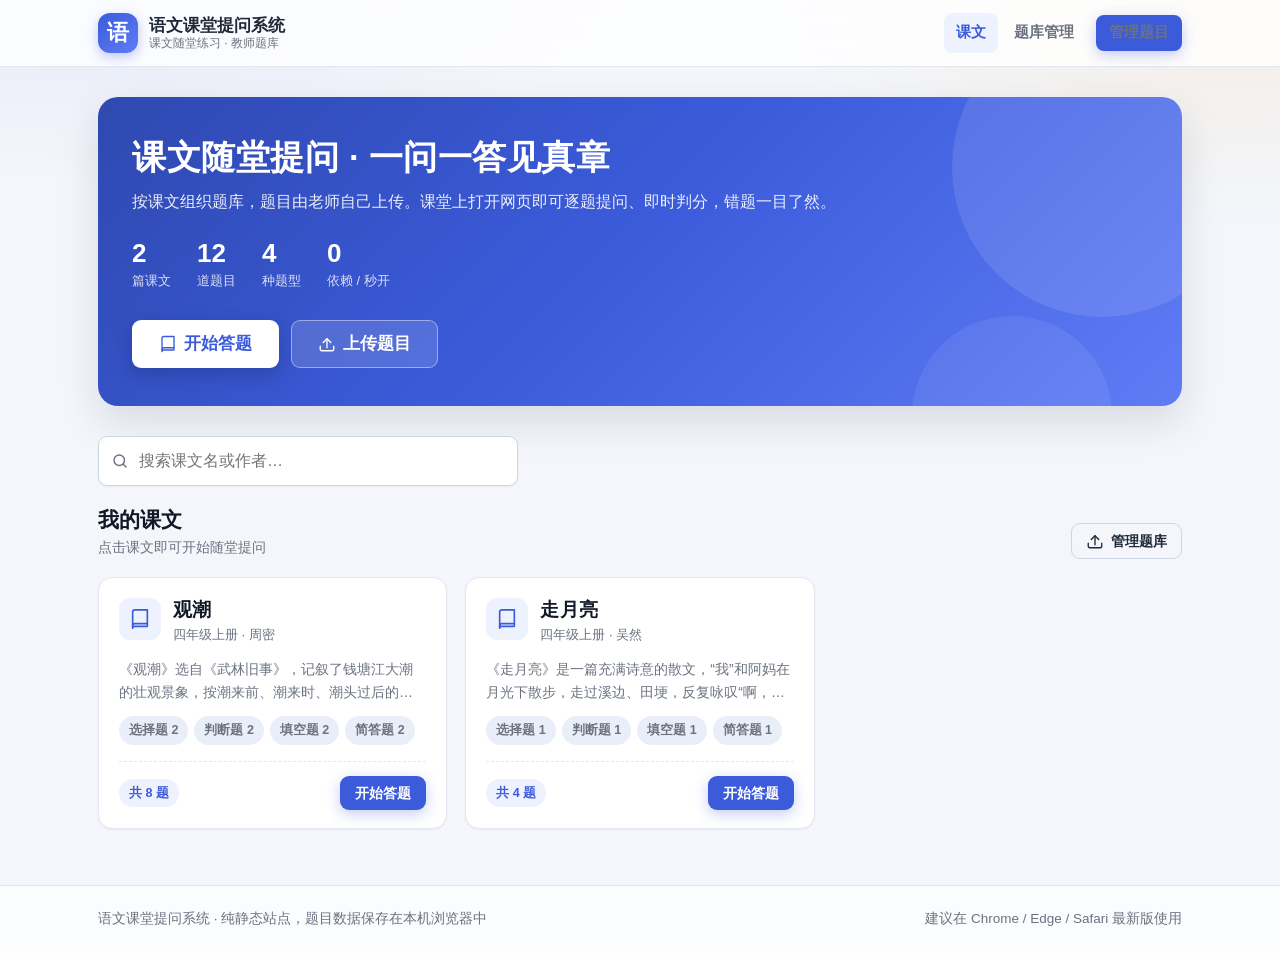
==== index.html @ 981283ff "初版：语文课堂提问系统（题库管理 + 随堂答题） 纯静态网站，零依赖：按课文组织题库，老师上传/在线编辑题目， 课堂上逐题提问、即时判分、错题回顾，数据存浏览器 localStorage。 内置《观潮" ====
<!DOCTYPE html>
<html lang="zh-CN">
<head>
<meta charset="UTF-8">
<meta name="viewport" content="width=device-width, initial-scale=1, viewport-fit=cover">
<meta name="theme-color" content="#3b5bdb">
<title>语文课堂提问系统 · 课文随堂练习</title>
<meta name="description" content="语文课堂提问系统：按课文组织题库，老师上传题目，课堂随时提问、随堂练习，自动判分并统计错题。">
<meta name="robots" content="index,follow">
<meta property="og:type" content="website">
<meta property="og:title" content="语文课堂提问系统 · 课文随堂练习">
<meta property="og:description" content="按课文组织题库，老师上传题目，课堂随时提问、随堂练习。">
<link rel="icon" href="data:image/svg+xml,<svg xmlns='http://www.w3.org/2000/svg' viewBox='0 0 100 100'><rect width='100' height='100' rx='22' fill='%233b5bdb'/><text y='72' x='50' text-anchor='middle' font-size='58' fill='%23fff' font-family='serif'>语</text></svg>">
<link rel="stylesheet" href="assets/css/style.css">
</head>
<body>

<!-- SVG 图标精灵 -->
<svg xmlns="http://www.w3.org/2000/svg" style="display:none" aria-hidden="true">
  <symbol id="i-book" viewBox="0 0 24 24" fill="none" stroke="currentColor" stroke-width="1.8" stroke-linecap="round" stroke-linejoin="round">
    <path d="M4 4.5A2.5 2.5 0 0 1 6.5 2H20v18H6.5A2.5 2.5 0 0 0 4 22z"/><path d="M4 19.5A2.5 2.5 0 0 1 6.5 17H20"/>
  </symbol>
  <symbol id="i-upload" viewBox="0 0 24 24" fill="none" stroke="currentColor" stroke-width="1.8" stroke-linecap="round" stroke-linejoin="round">
    <path d="M21 15v4a2 2 0 0 1-2 2H5a2 2 0 0 1-2-2v-4"/><path d="M7 10l5-5 5 5"/><path d="M12 5v12"/>
  </symbol>
  <symbol id="i-download" viewBox="0 0 24 24" fill="none" stroke="currentColor" stroke-width="1.8" stroke-linecap="round" stroke-linejoin="round">
    <path d="M21 15v4a2 2 0 0 1-2 2H5a2 2 0 0 1-2-2v-4"/><path d="M7 14l5 5 5-5"/><path d="M12 19V7"/>
  </symbol>
  <symbol id="i-check" viewBox="0 0 24 24" fill="none" stroke="currentColor" stroke-width="2.2" stroke-linecap="round" stroke-linejoin="round">
    <path d="M4 12.5l5.5 5.5L20 6.5"/>
  </symbol>
  <symbol id="i-x" viewBox="0 0 24 24" fill="none" stroke="currentColor" stroke-width="2.2" stroke-linecap="round" stroke-linejoin="round">
    <path d="M6 6l12 12M18 6L6 18"/>
  </symbol>
  <symbol id="i-arrow-l" viewBox="0 0 24 24" fill="none" stroke="currentColor" stroke-width="2" stroke-linecap="round" stroke-linejoin="round">
    <path d="M15 19l-7-7 7-7"/>
  </symbol>
  <symbol id="i-arrow-r" viewBox="0 0 24 24" fill="none" stroke="currentColor" stroke-width="2" stroke-linecap="round" stroke-linejoin="round">
    <path d="M9 5l7 7-7 7"/>
  </symbol>
  <symbol id="i-trash" viewBox="0 0 24 24" fill="none" stroke="currentColor" stroke-width="1.8" stroke-linecap="round" stroke-linejoin="round">
    <path d="M4 7h16M10 11v6M14 11v6"/><path d="M6 7l1 13a1 1 0 0 0 1 1h8a1 1 0 0 0 1-1l1-13"/><path d="M9 7V4.5A.5.5 0 0 1 9.5 4h5a.5.5 0 0 1 .5.5V7"/>
  </symbol>
  <symbol id="i-search" viewBox="0 0 24 24" fill="none" stroke="currentColor" stroke-width="1.9" stroke-linecap="round" stroke-linejoin="round">
    <circle cx="11" cy="11" r="7"/><path d="M20 20l-3.6-3.6"/>
  </symbol>
  <symbol id="i-file" viewBox="0 0 24 24" fill="none" stroke="currentColor" stroke-width="1.7" stroke-linecap="round" stroke-linejoin="round">
    <path d="M14 2H7a2 2 0 0 0-2 2v16a2 2 0 0 0 2 2h10a2 2 0 0 0 2-2V7z"/><path d="M14 2v5h5"/>
  </symbol>
</svg>

<a class="skip-link" href="#main">跳到主要内容</a>

<header class="site-header">
  <div class="wrap header-inner">
    <a class="brand" href="#/">
      <span class="brand-mark" aria-hidden="true">语</span>
      <span class="brand-text">
        <strong>语文课堂提问系统</strong>
        <small>课文随堂练习 · 教师题库</small>
      </span>
    </a>
    <nav class="nav" aria-label="主导航">
      <a href="#/" data-nav="home">课文</a>
      <a href="#/manage" data-nav="manage">题库管理</a>
      <a class="btn btn-primary btn-sm" href="#/manage">管理题目</a>
    </nav>
  </div>
</header>

<main id="main" class="wrap" tabindex="-1"></main>

<footer class="site-footer">
  <div class="wrap footer-inner">
    <p>语文课堂提问系统 · 纯静态站点，题目数据保存在本机浏览器中</p>
    <p class="muted">建议在 Chrome / Edge / Safari 最新版使用</p>
  </div>
</footer>

<div id="toast" class="toast" role="status" aria-live="polite"></div>

<script src="assets/js/vendor/xlsx.full.min.js"></script>
<script src="assets/js/data.js"></script>
<script src="assets/js/app.js"></script>
</body>
</html>
---- assets/css/style.css ----
/* ==========================================================================
   语文课堂提问系统 — 样式表
   浅色主题 / 移动优先 / 无外部依赖
   ========================================================================== */

:root {
  /* 颜色 */
  --bg:            #f4f6fb;
  --bg-soft:       #eaeef8;
  --surface:       #ffffff;
  --surface-2:     #f8fafc;
  --text:          #1f2937;
  --text-strong:   #111827;
  --muted:         #6b7280;
  --border:        #e3e8f0;
  --border-strong: #cdd6e4;

  --primary:       #3b5bdb;
  --primary-dark:  #2f49b0;
  --primary-soft:  #eef2ff;
  --accent:        #e8940f;
  --accent-soft:   #fff7e6;

  --success:       #2f9e44;
  --success-soft:  #ebfbee;
  --danger:        #e03131;
  --danger-soft:   #fff5f5;

  /* 尺寸 */
  --radius:        14px;
  --radius-sm:     9px;
  --radius-lg:     20px;
  --shadow-sm:     0 1px 2px rgba(17, 24, 39, .05);
  --shadow:        0 4px 16px rgba(17, 24, 39, .07);
  --shadow-lg:     0 16px 40px rgba(17, 24, 39, .12);
  --wrap:          1120px;

  --font: -apple-system, BlinkMacSystemFont, "PingFang SC", "Hiragino Sans GB",
          "Microsoft YaHei", "Source Han Sans SC", "Noto Sans CJK SC", sans-serif;
}

/* ------------------------------- 基础重置 ------------------------------- */
*, *::before, *::after { box-sizing: border-box; }

html { -webkit-text-size-adjust: 100%; scroll-behavior: smooth; }

body {
  margin: 0;
  min-height: 100dvh;
  display: flex;
  flex-direction: column;
  font-family: var(--font);
  font-size: 16px;
  line-height: 1.65;
  color: var(--text);
  background: var(--bg);
  background-image:
    radial-gradient(900px 420px at 8% -8%,  rgba(59, 91, 219, .10), transparent 62%),
    radial-gradient(760px 380px at 96% 0%, rgba(232, 148, 15, .09), transparent 60%);
  background-repeat: no-repeat;
}

h1, h2, h3, h4 { margin: 0; line-height: 1.3; color: var(--text-strong); font-weight: 700; }
p  { margin: 0; }
ul { margin: 0; padding: 0; list-style: none; }

a { color: var(--primary); text-decoration: none; }
a:hover { color: var(--primary-dark); }

button, input, select, textarea { font: inherit; color: inherit; }
button { cursor: pointer; }
img { max-width: 100%; display: block; }

:focus-visible {
  outline: 3px solid rgba(59, 91, 219, .45);
  outline-offset: 2px;
  border-radius: 4px;
}

.wrap { width: 100%; max-width: var(--wrap); margin-inline: auto; padding-inline: 18px; }
.muted { color: var(--muted); }
.hidden { display: none !important; }

.skip-link {
  position: absolute; left: -9999px; top: 0; z-index: 999;
  background: var(--primary); color: #fff; padding: 10px 16px; border-radius: 0 0 8px 0;
}
.skip-link:focus { left: 0; color: #fff; }

/* ------------------------------- 存储不可用警示条 ------------------------------- */
.storage-warning {
  display: flex; flex-wrap: wrap; gap: 4px 12px; align-items: baseline;
  padding: 11px 18px;
  background: var(--accent-soft);
  border-bottom: 1px solid #f0cf92;
  color: #7a4a05; font-size: 13.5px; line-height: 1.6;
}
.storage-warning strong { flex: none; color: #8a5200; }
.storage-warning span { flex: 1 1 320px; }
.storage-warning b { color: #6b3f00; }
@media (max-width: 520px) {
  .storage-warning { padding: 10px 14px; font-size: 13px; }
}

/* ------------------------------- 头部导航 ------------------------------- */
.site-header {
  position: sticky; top: 0; z-index: 50;
  background: rgba(255, 255, 255, .82);
  backdrop-filter: saturate(180%) blur(12px);
  -webkit-backdrop-filter: saturate(180%) blur(12px);
  border-bottom: 1px solid var(--border);
}
.header-inner {
  display: flex; align-items: center; justify-content: space-between;
  gap: 14px; min-height: 66px;
}
.brand { display: flex; align-items: center; gap: 11px; color: inherit; }
.brand:hover { color: inherit; }
.brand-mark {
  width: 40px; height: 40px; flex: 0 0 40px;
  display: grid; place-items: center;
  border-radius: 12px;
  background: linear-gradient(140deg, var(--primary), #5f7cf5);
  color: #fff; font-size: 22px; font-weight: 700;
  font-family: "Songti SC", "STSong", serif;
  box-shadow: 0 4px 12px rgba(59, 91, 219, .32);
}
.brand-text { display: flex; flex-direction: column; line-height: 1.25; }
.brand-text strong { font-size: 16.5px; }
.brand-text small { font-size: 12px; color: var(--muted); }

.nav { display: flex; align-items: center; gap: 4px; }
.nav a {
  padding: 8px 12px; border-radius: 8px;
  font-size: 14.5px; font-weight: 600; color: var(--muted);
  transition: background .18s, color .18s;
}
.nav a:hover { background: var(--primary-soft); color: var(--primary); }
.nav a[data-nav].is-active { background: var(--primary-soft); color: var(--primary); }
.nav .btn { margin-left: 6px; }

/* ------------------------------- 按钮 ------------------------------- */
.btn {
  display: inline-flex; align-items: center; justify-content: center; gap: 7px;
  padding: 10px 18px;
  border: 1px solid transparent; border-radius: var(--radius-sm);
  background: var(--surface); color: var(--text);
  font-size: 15px; font-weight: 600; line-height: 1.2;
  white-space: nowrap;
  box-shadow: var(--shadow-sm);
  transition: transform .12s, box-shadow .18s, background .18s, color .18s, border-color .18s;
}
.btn:hover { box-shadow: var(--shadow); }
.btn:active { transform: translateY(1px); }
.btn svg { width: 18px; height: 18px; flex: 0 0 18px; }
.btn-sm { padding: 8px 14px; font-size: 14px; }
.btn-lg { padding: 13px 26px; font-size: 16.5px; }

.btn-primary { background: var(--primary); color: #fff; box-shadow: 0 4px 14px rgba(59, 91, 219, .3); }
.btn-primary:hover { background: var(--primary-dark); color: #fff; }
.btn-ghost { background: transparent; border-color: var(--border-strong); color: var(--text); box-shadow: none; }
.btn-ghost:hover { background: var(--surface); border-color: var(--primary); color: var(--primary); }
.btn-danger { background: var(--danger-soft); color: var(--danger); border-color: #ffd8d8; box-shadow: none; }
.btn-danger:hover { background: var(--danger); color: #fff; border-color: var(--danger); }
.btn[disabled] { opacity: .45; pointer-events: none; }

/* ------------------------------- 通用卡片 / 区块 ------------------------------- */
main { flex: 1 0 auto; padding-block: 30px 56px; }

.card {
  background: var(--surface);
  border: 1px solid var(--border);
  border-radius: var(--radius);
  box-shadow: var(--shadow-sm);
}

.section-head {
  display: flex; align-items: flex-end; justify-content: space-between;
  gap: 16px; flex-wrap: wrap; margin-bottom: 18px;
}
.section-head h2 { font-size: 21px; }
.section-head p { font-size: 14px; color: var(--muted); margin-top: 3px; }

/* ------------------------------- 首页 Hero ------------------------------- */
.hero {
  position: relative; overflow: hidden;
  background: linear-gradient(135deg, #2f49b0 0%, #3b5bdb 48%, #5f7cf5 100%);
  color: #fff;
  border-radius: var(--radius-lg);
  padding: 38px 34px;
  box-shadow: var(--shadow-lg);
  margin-bottom: 30px;
}
.hero::after {
  content: ""; position: absolute; right: -70px; top: -80px;
  width: 300px; height: 300px; border-radius: 50%;
  background: rgba(255, 255, 255, .10);
}
.hero::before {
  content: ""; position: absolute; right: 70px; bottom: -110px;
  width: 200px; height: 200px; border-radius: 50%;
  background: rgba(255, 255, 255, .07);
}
.hero > * { position: relative; z-index: 1; }
.hero h1 { color: #fff; font-size: clamp(24px, 4.2vw, 34px); letter-spacing: .5px; }
.hero p { margin-top: 10px; max-width: 46em; color: rgba(255, 255, 255, .9); font-size: 15.5px; }
.hero-stats { display: flex; flex-wrap: wrap; gap: 26px; margin-top: 24px; }
.hero-stat b { display: block; font-size: 26px; line-height: 1.1; }
.hero-stat span { font-size: 13px; color: rgba(255, 255, 255, .82); }
.hero-actions { margin-top: 26px; display: flex; flex-wrap: wrap; gap: 12px; }
.hero .btn-ghost { background: rgba(255, 255, 255, .14); border-color: rgba(255, 255, 255, .42); color: #fff; }
.hero .btn-ghost:hover { background: rgba(255, 255, 255, .24); color: #fff; border-color: #fff; }
.hero .btn-light { background: #fff; color: var(--primary); box-shadow: 0 6px 18px rgba(11, 22, 60, .22); }
.hero .btn-light:hover { background: #f3f6ff; color: var(--primary-dark); }

/* ------------------------------- 搜索 / 工具条 ------------------------------- */
.toolbar {
  display: flex; align-items: center; gap: 12px; flex-wrap: wrap;
  margin-bottom: 20px;
}
.search-field {
  position: relative; flex: 1 1 260px; max-width: 420px;
}
.search-field svg {
  position: absolute; left: 13px; top: 50%; transform: translateY(-50%);
  width: 18px; height: 18px; color: var(--muted); pointer-events: none;
}
.search-field input {
  width: 100%; padding: 11px 14px 11px 40px;
  border: 1px solid var(--border-strong); border-radius: var(--radius-sm);
  background: var(--surface); box-shadow: var(--shadow-sm);
}
.search-field input:focus { border-color: var(--primary); outline: none; box-shadow: 0 0 0 3px rgba(59, 91, 219, .15); }

/* ------------------------------- 课文卡片网格 ------------------------------- */
.lesson-grid {
  display: grid; gap: 18px;
  grid-template-columns: repeat(auto-fill, minmax(272px, 1fr));
}
.lesson-card {
  display: flex; flex-direction: column;
  background: var(--surface);
  border: 1px solid var(--border);
  border-radius: var(--radius);
  padding: 20px 20px 18px;
  box-shadow: var(--shadow-sm);
  transition: transform .16s, box-shadow .2s, border-color .2s;
}
.lesson-card:hover { transform: translateY(-3px); box-shadow: var(--shadow); border-color: #c9d4ee; }
.lesson-card-top { display: flex; align-items: flex-start; gap: 12px; }
.lesson-icon {
  width: 42px; height: 42px; flex: 0 0 42px; display: grid; place-items: center;
  border-radius: 11px; background: var(--primary-soft); color: var(--primary);
}
.lesson-icon svg { width: 22px; height: 22px; }
.lesson-card h3 { font-size: 18.5px; letter-spacing: .3px; }
.lesson-card .meta { font-size: 13px; color: var(--muted); margin-top: 2px; }
.lesson-desc {
  margin-top: 12px; font-size: 14px; color: var(--muted);
  display: -webkit-box; -webkit-line-clamp: 2; -webkit-box-orient: vertical;
  overflow: hidden; min-height: 2.6em;
}
.lesson-foot {
  margin-top: 16px; padding-top: 14px; border-top: 1px dashed var(--border);
  display: flex; align-items: center; justify-content: space-between; gap: 10px;
}
.pill {
  display: inline-flex; align-items: center; gap: 5px;
  padding: 4px 10px; border-radius: 999px;
  background: var(--bg-soft); color: var(--muted);
  font-size: 12.5px; font-weight: 600;
}
.pill-accent { background: var(--accent-soft); color: #a86a06; }
.pill-primary { background: var(--primary-soft); color: var(--primary); }
.pill-success { background: var(--success-soft); color: var(--success); }

/* ------------------------------- 空状态 ------------------------------- */
.empty {
  text-align: center; padding: 58px 24px;
  background: var(--surface); border: 1px dashed var(--border-strong);
  border-radius: var(--radius);
}
.empty svg { width: 46px; height: 46px; color: var(--border-strong); margin-inline: auto; }
.empty h3 { margin-top: 14px; font-size: 18px; }
.empty p { margin-top: 8px; color: var(--muted); font-size: 14.5px; }
.empty .btn { margin-top: 20px; }

/* ------------------------------- 答题页 ------------------------------- */
.quiz-topbar {
  display: flex; align-items: center; justify-content: space-between;
  gap: 14px; flex-wrap: wrap; margin-bottom: 16px;
}
.quiz-title { display: flex; align-items: center; gap: 12px; min-width: 0; }
.quiz-title h2 { font-size: 20px; white-space: nowrap; overflow: hidden; text-overflow: ellipsis; }
.quiz-actions { display: flex; align-items: center; gap: 8px; flex-wrap: wrap; }

.progress-wrap { margin-bottom: 22px; }
.progress-meta {
  display: flex; justify-content: space-between; align-items: center;
  font-size: 13.5px; color: var(--muted); margin-bottom: 7px;
}
.progress-bar {
  height: 9px; border-radius: 999px; background: var(--bg-soft); overflow: hidden;
}
.progress-fill {
  height: 100%; width: 0; border-radius: 999px;
  background: linear-gradient(90deg, var(--primary), #6b8afd);
  transition: width .35s ease;
}

.q-card { padding: 26px 26px 24px; }
.q-head { display: flex; align-items: center; gap: 10px; flex-wrap: wrap; margin-bottom: 14px; }
.q-index {
  display: inline-grid; place-items: center;
  min-width: 34px; height: 26px; padding-inline: 9px;
  border-radius: 999px; background: var(--primary); color: #fff;
  font-size: 13px; font-weight: 700;
}
.q-type {
  font-size: 12.5px; font-weight: 700; color: var(--accent);
  background: var(--accent-soft); padding: 3px 10px; border-radius: 999px;
}
.q-stem {
  font-size: 19px; font-weight: 600; line-height: 1.6; color: var(--text-strong);
  word-break: break-word;
}
.q-source { margin-top: 6px; font-size: 13px; color: var(--muted); }

/* 选项 */
.options { display: grid; gap: 10px; margin-top: 20px; }
.option {
  display: flex; align-items: flex-start; gap: 12px; width: 100%;
  padding: 14px 16px; text-align: left;
  border: 1.5px solid var(--border-strong); border-radius: var(--radius-sm);
  background: var(--surface);
  transition: border-color .16s, background .16s, transform .12s;
}
.option:hover { border-color: var(--primary); background: var(--primary-soft); }
.option-key {
  width: 26px; height: 26px; flex: 0 0 26px; display: grid; place-items: center;
  border-radius: 50%; background: var(--bg-soft); color: var(--muted);
  font-size: 13.5px; font-weight: 700;
}
.option-text { flex: 1; font-size: 16px; line-height: 1.55; padding-top: 1px; }
.option.is-selected { border-color: var(--primary); background: var(--primary-soft); }
.option.is-selected .option-key { background: var(--primary); color: #fff; }
.option.is-correct { border-color: var(--success); background: var(--success-soft); }
.option.is-correct .option-key { background: var(--success); color: #fff; }
.option.is-wrong { border-color: var(--danger); background: var(--danger-soft); }
.option.is-wrong .option-key { background: var(--danger); color: #fff; }
.option[disabled] { cursor: default; }
.option[disabled]:hover { transform: none; }

/* 填空 / 简答 */
.answer-area { margin-top: 20px; }
.answer-area input[type="text"], .answer-area textarea {
  width: 100%; padding: 13px 15px;
  border: 1.5px solid var(--border-strong); border-radius: var(--radius-sm);
  background: var(--surface-2); resize: vertical;
}
.answer-area textarea { min-height: 132px; line-height: 1.7; }
.answer-area input:focus, .answer-area textarea:focus {
  border-color: var(--primary); outline: none; background: var(--surface);
  box-shadow: 0 0 0 3px rgba(59, 91, 219, .14);
}
.answer-area .hint { margin-top: 8px; font-size: 13px; color: var(--muted); }

/* 判题反馈 */
.feedback {
  margin-top: 18px; padding: 16px 18px;
  border-radius: var(--radius-sm); font-size: 14.5px;
  border-left: 4px solid var(--border-strong); background: var(--surface-2);
  animation: fade-up .25s ease;
}
.feedback.ok   { border-left-color: var(--success); background: var(--success-soft); }
.feedback.bad  { border-left-color: var(--danger);  background: var(--danger-soft); }
.feedback.info { border-left-color: var(--primary); background: var(--primary-soft); }
.feedback-title { display: flex; align-items: center; gap: 7px; font-weight: 700; margin-bottom: 6px; }
.feedback.ok  .feedback-title  { color: var(--success); }
.feedback.bad .feedback-title  { color: var(--danger); }
.feedback.info .feedback-title { color: var(--primary); }
.feedback-title svg { width: 18px; height: 18px; }
.feedback-body { color: var(--text); line-height: 1.7; white-space: pre-wrap; word-break: break-word; }
.feedback-body b { color: var(--text-strong); }

.self-assess { display: flex; gap: 10px; flex-wrap: wrap; margin-top: 14px; }

.quiz-nav {
  display: flex; align-items: center; justify-content: space-between;
  gap: 12px; margin-top: 24px; flex-wrap: wrap;
}

/* 题号导航器 */
.qmap { display: flex; flex-wrap: wrap; gap: 7px; margin-top: 22px; }
.qmap button {
  width: 34px; height: 34px; border-radius: 9px;
  border: 1.5px solid var(--border-strong); background: var(--surface);
  font-size: 13.5px; font-weight: 600; color: var(--muted);
  transition: all .15s;
}
.qmap button:hover { border-color: var(--primary); color: var(--primary); }
.qmap button.is-current { background: var(--primary); border-color: var(--primary); color: #fff; }
.qmap button.is-right { background: var(--success-soft); border-color: #b2e5bd; color: var(--success); }
.qmap button.is-wrong { background: var(--danger-soft); border-color: #ffc9c9; color: var(--danger); }
.qmap button.is-current.is-right,
.qmap button.is-current.is-wrong { color: #fff; }
.qmap button.is-current.is-right { background: var(--success); border-color: var(--success); }
.qmap button.is-current.is-wrong { background: var(--danger); border-color: var(--danger); }

/* ------------------------------- 结果页 ------------------------------- */
.result-hero {
  text-align: center; padding: 40px 26px;
  background: var(--surface); border: 1px solid var(--border);
  border-radius: var(--radius); box-shadow: var(--shadow);
}
.score-ring {
  width: 148px; height: 148px; margin: 0 auto 18px;
  border-radius: 50%; display: grid; place-items: center;
  background: conic-gradient(var(--primary) calc(var(--pct) * 1%), var(--bg-soft) 0);
  position: relative;
}
.score-ring::after {
  content: ""; position: absolute; inset: 12px;
  background: var(--surface); border-radius: 50%;
}
.score-ring span {
  position: relative; z-index: 1;
  font-size: 38px; font-weight: 800; color: var(--primary); line-height: 1;
}
.score-ring span small { font-size: 15px; font-weight: 600; color: var(--muted); }
.result-hero h2 { font-size: 23px; }
.result-hero p { margin-top: 8px; color: var(--muted); }
.result-stats {
  display: grid; grid-template-columns: repeat(auto-fit, minmax(112px, 1fr));
  gap: 14px; margin-top: 26px; text-align: center;
}
.result-stat { padding: 14px 8px; background: var(--surface-2); border-radius: var(--radius-sm); }
.result-stat b { display: block; font-size: 22px; color: var(--text-strong); }
.result-stat span { font-size: 13px; color: var(--muted); }
.result-actions { display: flex; gap: 12px; justify-content: center; flex-wrap: wrap; margin-top: 26px; }

.wrong-list { margin-top: 26px; display: grid; gap: 12px; }
.wrong-item { padding: 16px 18px; background: var(--surface); border: 1px solid var(--border); border-radius: var(--radius-sm); }
.wrong-item .wrong-stem { font-weight: 600; }
.wrong-item .wrong-line { margin-top: 8px; font-size: 14px; }
.wrong-item .wrong-line b { display: inline-block; min-width: 4.6em; color: var(--muted); font-weight: 600; }
.wrong-item .ans-right { color: var(--success); font-weight: 600; }
.wrong-item .ans-wrong { color: var(--danger); font-weight: 600; text-decoration: line-through; }

/* ------------------------------- 题库管理页 ------------------------------- */
.manage-grid { display: grid; gap: 20px; grid-template-columns: 1fr; }
@media (min-width: 940px) { .manage-grid { grid-template-columns: 1.15fr .85fr; align-items: start; } }

.panel { padding: 24px; }
.panel + .panel { margin-top: 20px; }
.panel h3 { font-size: 17.5px; display: flex; align-items: center; gap: 9px; }
.panel h3 svg { width: 20px; height: 20px; color: var(--primary); }
.panel > p.panel-desc { margin-top: 8px; font-size: 14px; color: var(--muted); }

.dropzone {
  margin-top: 18px; padding: 30px 20px; text-align: center;
  border: 2px dashed var(--border-strong); border-radius: var(--radius);
  background: var(--surface-2); cursor: pointer;
  transition: border-color .18s, background .18s;
}
.dropzone:hover, .dropzone.is-drag { border-color: var(--primary); background: var(--primary-soft); }
.dropzone svg { width: 34px; height: 34px; color: var(--primary); margin-inline: auto; }
.dropzone strong { display: block; margin-top: 10px; font-size: 15.5px; }
.dropzone span { display: block; margin-top: 5px; font-size: 13px; color: var(--muted); }

.tabs { display: flex; gap: 6px; margin-top: 20px; border-bottom: 1px solid var(--border); flex-wrap: wrap; }
.tab {
  padding: 9px 14px; border: none; background: none;
  font-size: 14.5px; font-weight: 600; color: var(--muted);
  border-bottom: 2.5px solid transparent; margin-bottom: -1px;
}
.tab:hover { color: var(--primary); }
.tab.is-active { color: var(--primary); border-bottom-color: var(--primary); }
.tab-panel { padding-top: 18px; }

textarea.code-input {
  width: 100%; min-height: 240px; padding: 14px;
  border: 1.5px solid var(--border-strong); border-radius: var(--radius-sm);
  background: var(--surface-2); font-family: ui-monospace, SFMono-Regular, Menlo, Consolas, monospace;
  font-size: 13.5px; line-height: 1.6; resize: vertical;
}
textarea.code-input:focus { border-color: var(--primary); outline: none; background: var(--surface); }

.format-help {
  margin-top: 16px; padding: 16px 18px;
  background: var(--surface-2); border: 1px solid var(--border); border-radius: var(--radius-sm);
  font-size: 13.5px;
}
.format-help h4 { font-size: 14px; margin-bottom: 8px; }
.format-help h4 + p { color: var(--muted); margin-bottom: 12px; }
.format-help pre {
  margin: 0; padding: 12px 14px; overflow-x: auto;
  background: #1f2937; color: #e5e7eb; border-radius: 8px;
  font-size: 12.5px; line-height: 1.6;
  font-family: ui-monospace, SFMono-Regular, Menlo, Consolas, monospace;
}
.format-help dl { margin: 0; display: grid; grid-template-columns: auto 1fr; gap: 6px 14px; }
.format-help dt { font-weight: 700; color: var(--text-strong); white-space: nowrap; }
.format-help dd { margin: 0; color: var(--muted); }

.bank-list { display: grid; gap: 10px; margin-top: 16px; }
.bank-row {
  display: flex; align-items: center; gap: 12px;
  padding: 13px 15px; background: var(--surface-2);
  border: 1px solid var(--border); border-radius: var(--radius-sm);
}
.bank-row .bank-name { flex: 1; min-width: 0; }
.bank-row .bank-name strong { display: block; font-size: 15.5px; }
.bank-row .bank-name small { font-size: 12.5px; color: var(--muted); }
.icon-btn {
  width: 34px; height: 34px; flex: 0 0 34px; display: grid; place-items: center;
  border: 1px solid var(--border-strong); border-radius: 8px;
  background: var(--surface); color: var(--muted);
  transition: all .16s;
}
.icon-btn svg { width: 17px; height: 17px; }
.icon-btn:hover { border-color: var(--danger); color: var(--danger); background: var(--danger-soft); }

/* ------------------------------- 题目编辑器 ------------------------------- */
.tip-line {
  margin-top: 12px; padding-left: 12px;
  border-left: 3px solid var(--primary-soft);
  font-size: 13.5px; color: var(--muted);
}

.lesson-form { margin-top: 16px; }
.fld { display: flex; flex-direction: column; gap: 6px; margin-top: 14px; }
.fld-grid { display: grid; gap: 14px 16px; grid-template-columns: 1fr; margin-top: 14px; }
.fld-grid .fld { margin-top: 0; }
@media (min-width: 720px) { .fld-grid { grid-template-columns: 1.5fr 1fr 1fr; } }
.fld > label { font-size: 13.5px; font-weight: 700; color: var(--text-strong); }
.fld-hint { font-weight: 500; font-size: 12.5px; color: var(--muted); }
.fld input[type="text"], .fld select, .fld textarea {
  width: 100%; padding: 11px 13px;
  border: 1.5px solid var(--border-strong); border-radius: var(--radius-sm);
  background: var(--surface-2); resize: vertical;
}
.fld input[type="text"]:focus, .fld select:focus, .fld textarea:focus {
  border-color: var(--primary); outline: none; background: var(--surface);
  box-shadow: 0 0 0 3px rgba(59, 91, 219, .14);
}

.type-pills { display: flex; gap: 6px; flex-wrap: wrap; margin-top: 12px; }
.qedit-list { display: grid; gap: 12px; margin-top: 16px; }

.qedit-item {
  padding: 14px 16px;
  background: var(--surface-2);
  border: 1px solid var(--border); border-radius: var(--radius-sm);
}
.qedit-item.is-editing {
  background: var(--surface); border-color: var(--primary);
  box-shadow: 0 0 0 3px rgba(59, 91, 219, .10);
}
.qedit-head { display: flex; align-items: center; gap: 10px; flex-wrap: wrap; }
.qedit-head strong { font-size: 15px; }
.qedit-no {
  display: inline-grid; place-items: center;
  min-width: 26px; height: 24px; padding-inline: 8px;
  border-radius: 999px; background: var(--bg-soft); color: var(--muted);
  font-size: 12.5px; font-weight: 700;
}
.qedit-no.is-editing { background: var(--primary); color: #fff; }
.qedit-grow { flex: 1 1 auto; }
.qedit-ops { display: flex; align-items: center; gap: 6px; flex-wrap: wrap; }

.qedit-stem {
  margin-top: 10px; font-size: 15.5px; font-weight: 600;
  color: var(--text-strong); line-height: 1.6; word-break: break-word;
}
.qedit-opts { margin-top: 6px; font-size: 13.5px; line-height: 1.7; word-break: break-word; }
.qedit-meta { margin-top: 8px; display: flex; flex-wrap: wrap; gap: 4px 18px; font-size: 13px; }
.qedit-ans { color: var(--success); font-weight: 600; word-break: break-word; }
.qedit-ana { color: var(--muted); word-break: break-word; }

.qedit-form { margin-top: 12px; }
.opt-rows { display: grid; gap: 8px; margin-top: 2px; }
.opt-row { display: flex; align-items: center; gap: 8px; }
.opt-row .opt-input { flex: 1; }
.opt-key {
  width: 26px; height: 26px; flex: 0 0 26px; display: grid; place-items: center;
  border-radius: 50%; background: var(--primary-soft); color: var(--primary);
  font-size: 13px; font-weight: 700;
}

.ans-pills { display: flex; gap: 8px; flex-wrap: wrap; }
.ans-pill {
  min-width: 44px; height: 38px; padding-inline: 12px;
  border: 1.5px solid var(--border-strong); border-radius: var(--radius-sm);
  background: var(--surface); color: var(--muted);
  font-size: 15px; font-weight: 700;
  transition: border-color .15s, background .15s, color .15s;
}
.ans-pill:hover { border-color: var(--primary); color: var(--primary); }
.ans-pill.is-on { background: var(--success); border-color: var(--success); color: #fff; }
.ans-pill-text { min-width: 64px; }

.icon-btn-sm { width: 30px; height: 30px; flex: 0 0 30px; border-radius: 7px; }
.icon-btn-sm svg { width: 15px; height: 15px; }
.icon-btn-sm[disabled] { opacity: .38; pointer-events: none; }
.qedit-ops .icon-btn:hover { border-color: var(--primary); color: var(--primary); background: var(--primary-soft); }
.qedit-ops .icon-btn.is-danger:hover { border-color: var(--danger); color: var(--danger); background: var(--danger-soft); }

.btn.is-disabled { opacity: .45; pointer-events: none; }

.stat-row { display: grid; grid-template-columns: repeat(auto-fit, minmax(96px, 1fr)); gap: 12px; margin-top: 18px; }
.stat-box { padding: 15px 12px; text-align: center; background: var(--surface-2); border-radius: var(--radius-sm); border: 1px solid var(--border); }
.stat-box b { display: block; font-size: 23px; color: var(--primary); }
.stat-box span { font-size: 12.5px; color: var(--muted); }

.btn-row { display: flex; flex-wrap: wrap; gap: 10px; margin-top: 18px; }

/* ------------------------------- Toast ------------------------------- */
.toast {
  position: fixed; left: 50%; bottom: 32px; transform: translate(-50%, 22px);
  max-width: min(88vw, 460px);
  padding: 13px 22px; border-radius: 999px;
  background: #1f2937; color: #fff; font-size: 14.5px; font-weight: 600;
  box-shadow: var(--shadow-lg);
  opacity: 0; pointer-events: none; z-index: 200;
  transition: opacity .22s, transform .22s;
}
.toast.is-show { opacity: 1; transform: translate(-50%, 0); }
.toast.is-ok   { background: #237a34; }
.toast.is-bad  { background: #b32a2a; }

/* ------------------------------- 页脚 ------------------------------- */
.site-footer {
  border-top: 1px solid var(--border);
  background: rgba(255, 255, 255, .68);
  padding-block: 22px;
  flex: 0 0 auto;
}
.footer-inner { display: flex; justify-content: space-between; gap: 12px; flex-wrap: wrap; font-size: 13.5px; color: var(--muted); }

/* ------------------------------- 动画 ------------------------------- */
@keyframes fade-up {
  from { opacity: 0; transform: translateY(8px); }
  to   { opacity: 1; transform: translateY(0); }
}
.view { animation: fade-up .28s ease; }

@media (prefers-reduced-motion: reduce) {
  *, *::before, *::after { animation-duration: .01ms !important; transition-duration: .01ms !important; }
  html { scroll-behavior: auto; }
}

/* ------------------------------- 大字号 / 投影模式 ------------------------------- */
body.zoom-lg { font-size: 18px; }
body.zoom-lg .q-stem { font-size: 23px; }
body.zoom-lg .option-text { font-size: 19px; }
body.zoom-lg .q-card { padding: 32px; }

body.zoom-xl { font-size: 20px; }
body.zoom-xl .q-stem { font-size: 27px; }
body.zoom-xl .option-text { font-size: 22px; }
body.zoom-xl .q-card { padding: 38px; }
body.zoom-xl .option { padding: 18px 20px; }

/* ------------------------------- 响应式细节 ------------------------------- */
@media (max-width: 720px) {
  main { padding-block: 22px 44px; }
  .hero { padding: 28px 22px; border-radius: var(--radius); }
  .hero-stats { gap: 18px; }
  .hero-stat b { font-size: 22px; }
  .brand-text small { display: none; }
  .nav a { padding: 8px 10px; font-size: 14px; }
  .nav a[data-nav] { display: none; }
  .nav a[data-nav].is-active { display: inline-flex; }
  .q-card { padding: 20px 18px; }
  .panel { padding: 18px; }
  .btn { padding: 10px 15px; font-size: 14.5px; }
  .result-hero { padding: 30px 18px; }
  .footer-inner { justify-content: center; text-align: center; }
}

@media (max-width: 420px) {
  .brand-text strong { font-size: 15px; }
  .lesson-grid { grid-template-columns: 1fr; }
  .quiz-nav .btn { flex: 1 1 auto; }
}

@media print {
  .site-header, .site-footer, .quiz-nav, .quiz-actions, .toolbar, .toast, .progress-wrap { display: none !important; }
  body { background: #fff; }
  .card, .q-card { box-shadow: none; border-color: #999; }
}
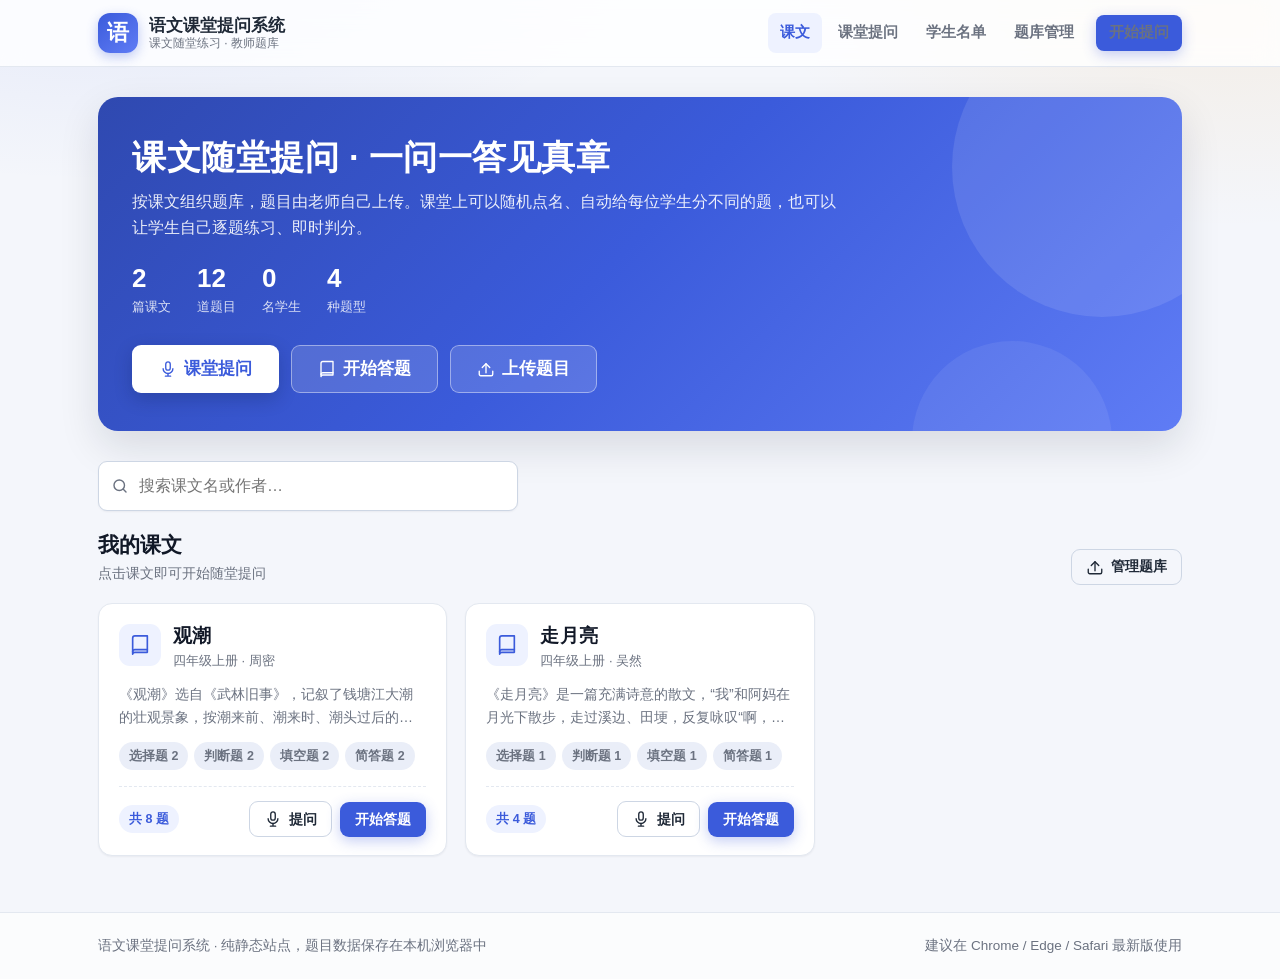
==== commit 733a4356: "新增学生名单与课堂提问功能：随机点名 + 随机分题 - 学生名单（#/roster）：多班级管理，支持从 Excel 整列复制批量粘贴导入、   导出名单 CSV、单人改名/删除、清空本班名单；自动累" ====
--- a/index.html
+++ b/index.html
@@ -47,6 +47,29 @@
   <symbol id="i-file" viewBox="0 0 24 24" fill="none" stroke="currentColor" stroke-width="1.7" stroke-linecap="round" stroke-linejoin="round">
     <path d="M14 2H7a2 2 0 0 0-2 2v16a2 2 0 0 0 2 2h10a2 2 0 0 0 2-2V7z"/><path d="M14 2v5h5"/>
   </symbol>
+  <symbol id="i-users" viewBox="0 0 24 24" fill="none" stroke="currentColor" stroke-width="1.8" stroke-linecap="round" stroke-linejoin="round">
+    <path d="M15 20v-1.6a4 4 0 0 0-4-4H6a4 4 0 0 0-4 4V20"/><circle cx="8.5" cy="7.5" r="3.4"/>
+    <path d="M22 20v-1.6a4 4 0 0 0-3-3.85"/><path d="M16 4.3a3.4 3.4 0 0 1 0 6.4"/>
+  </symbol>
+  <symbol id="i-mic" viewBox="0 0 24 24" fill="none" stroke="currentColor" stroke-width="1.8" stroke-linecap="round" stroke-linejoin="round">
+    <rect x="9" y="2.5" width="6" height="11" rx="3"/><path d="M5.5 11.5a6.5 6.5 0 0 0 13 0"/>
+    <path d="M12 18v3.5M8.5 21.5h7"/>
+  </symbol>
+  <symbol id="i-dice" viewBox="0 0 24 24" fill="none" stroke="currentColor" stroke-width="1.8" stroke-linecap="round" stroke-linejoin="round">
+    <rect x="3" y="3" width="18" height="18" rx="4.5"/>
+    <circle cx="8.6" cy="8.6" r="1.15" fill="currentColor" stroke="none"/>
+    <circle cx="15.4" cy="15.4" r="1.15" fill="currentColor" stroke="none"/>
+    <circle cx="12" cy="12" r="1.15" fill="currentColor" stroke="none"/>
+  </symbol>
+  <symbol id="i-refresh" viewBox="0 0 24 24" fill="none" stroke="currentColor" stroke-width="1.8" stroke-linecap="round" stroke-linejoin="round">
+    <path d="M20.5 12a8.5 8.5 0 1 1-2.5-6"/><path d="M20.5 4.5V10h-5.5"/>
+  </symbol>
+  <symbol id="i-eye" viewBox="0 0 24 24" fill="none" stroke="currentColor" stroke-width="1.8" stroke-linecap="round" stroke-linejoin="round">
+    <path d="M2 12s3.6-6.5 10-6.5S22 12 22 12s-3.6 6.5-10 6.5S2 12 2 12Z"/><circle cx="12" cy="12" r="2.8"/>
+  </symbol>
+  <symbol id="i-plus" viewBox="0 0 24 24" fill="none" stroke="currentColor" stroke-width="2.2" stroke-linecap="round">
+    <path d="M12 5v14M5 12h14"/>
+  </symbol>
 </svg>
 
 <a class="skip-link" href="#main">跳到主要内容</a>
@@ -62,8 +85,10 @@
     </a>
     <nav class="nav" aria-label="主导航">
       <a href="#/" data-nav="home">课文</a>
+      <a href="#/ask" data-nav="ask">课堂提问</a>
+      <a href="#/roster" data-nav="roster">学生名单</a>
       <a href="#/manage" data-nav="manage">题库管理</a>
-      <a class="btn btn-primary btn-sm" href="#/manage">管理题目</a>
+      <a class="btn btn-primary btn-sm" href="#/ask">开始提问</a>
     </nav>
   </div>
 </header>
--- a/assets/css/style.css
+++ b/assets/css/style.css
@@ -262,8 +262,9 @@
 }
 .lesson-foot {
   margin-top: 16px; padding-top: 14px; border-top: 1px dashed var(--border);
-  display: flex; align-items: center; justify-content: space-between; gap: 10px;
-}
+  display: flex; align-items: center; justify-content: space-between; gap: 10px; flex-wrap: wrap;
+}
+.lesson-foot-actions { display: flex; align-items: center; gap: 8px; flex-wrap: wrap; margin-left: auto; }
 .pill {
   display: inline-flex; align-items: center; gap: 5px;
   padding: 4px 10px; border-radius: 999px;
@@ -614,6 +615,206 @@
 .stat-box span { font-size: 12.5px; color: var(--muted); }
 
 .btn-row { display: flex; flex-wrap: wrap; gap: 10px; margin-top: 18px; }
+
+/* ------------------------------- 学生名单 ------------------------------- */
+.class-tabs { display: flex; flex-wrap: wrap; gap: 8px; margin-top: 14px; }
+.class-tab {
+  display: inline-flex; align-items: center; gap: 8px;
+  padding: 9px 15px;
+  border: 1.5px solid var(--border-strong); border-radius: 999px;
+  background: var(--surface); color: var(--muted);
+  font-size: 14.5px; font-weight: 600;
+  transition: border-color .16s, background .16s, color .16s;
+}
+.class-tab:hover { border-color: var(--primary); color: var(--primary); }
+.class-tab small { font-size: 12px; font-weight: 600; opacity: .78; }
+.class-tab.is-active { background: var(--primary); border-color: var(--primary); color: #fff; }
+.class-tab.is-active small { opacity: .85; }
+.class-tab.is-add { border-style: dashed; color: var(--primary); }
+
+.roster-add { display: flex; gap: 10px; flex-wrap: wrap; margin-top: 16px; }
+.roster-add input {
+  flex: 1 1 240px; padding: 11px 13px;
+  border: 1.5px solid var(--border-strong); border-radius: var(--radius-sm);
+  background: var(--surface-2);
+}
+.roster-add input:focus {
+  border-color: var(--primary); outline: none; background: var(--surface);
+  box-shadow: 0 0 0 3px rgba(59, 91, 219, .14);
+}
+.roster-bar { display: flex; align-items: center; gap: 10px; flex-wrap: wrap; margin-top: 14px; }
+.search-field-sm { flex: 0 1 220px; }
+.search-field-sm input { padding: 8px 12px 8px 34px; font-size: 14px; }
+.search-field-sm svg { width: 16px; height: 16px; left: 11px; }
+
+.import-panel {
+  margin-top: 14px; padding: 14px;
+  background: var(--surface-2); border: 1px solid var(--border); border-radius: var(--radius-sm);
+}
+textarea.code-input-sm { min-height: 132px; }
+
+.student-list { display: grid; gap: 8px; margin-top: 16px; }
+.student-row {
+  display: flex; align-items: center; gap: 10px;
+  padding: 10px 14px;
+  background: var(--surface-2); border: 1px solid var(--border); border-radius: var(--radius-sm);
+}
+.student-row .student-name { flex: 1 1 auto; font-weight: 600; font-size: 15.5px; word-break: break-all; }
+.student-row .student-meta { font-size: 12.5px; color: var(--muted); white-space: nowrap; }
+
+/* ------------------------------- 课堂提问：设置页 ------------------------------- */
+.ask-class-row { display: flex; align-items: center; gap: 10px; flex-wrap: wrap; margin-top: 14px; }
+.ask-class-row label { font-size: 13.5px; font-weight: 700; color: var(--text-strong); }
+.ask-class-row select {
+  padding: 9px 12px; min-width: 180px;
+  border: 1.5px solid var(--border-strong); border-radius: var(--radius-sm);
+  background: var(--surface-2);
+}
+
+.ask-grid { display: grid; gap: 20px; grid-template-columns: 1fr; }
+@media (min-width: 980px) { .ask-grid { grid-template-columns: 1fr 1fr; align-items: start; } }
+
+.step-no {
+  width: 26px; height: 26px; flex: 0 0 26px; display: inline-grid; place-items: center;
+  border-radius: 50%; background: var(--primary); color: #fff;
+  font-size: 13.5px; font-weight: 700;
+}
+
+.mode-switch {
+  display: inline-flex; gap: 4px; padding: 4px; margin-top: 14px;
+  background: var(--bg-soft); border-radius: 999px;
+}
+.mode-switch button {
+  display: inline-flex; align-items: center; gap: 6px;
+  padding: 8px 15px; border: none; border-radius: 999px;
+  background: none; color: var(--muted);
+  font-size: 14px; font-weight: 600;
+}
+.mode-switch button svg { width: 16px; height: 16px; }
+.mode-switch button:hover { color: var(--primary); }
+.mode-switch button.is-on { background: var(--surface); color: var(--primary); box-shadow: var(--shadow-sm); }
+
+.pick-row { display: flex; align-items: center; gap: 9px; flex-wrap: wrap; margin-top: 14px; font-size: 14.5px; }
+.pick-row input[type="number"] {
+  width: 74px; padding: 9px 11px; text-align: center;
+  border: 1.5px solid var(--border-strong); border-radius: var(--radius-sm);
+  background: var(--surface-2);
+}
+.pick-row input[type="number"]:focus {
+  border-color: var(--primary); outline: none; background: var(--surface);
+  box-shadow: 0 0 0 3px rgba(59, 91, 219, .14);
+}
+.inline-check {
+  display: inline-flex; align-items: center; gap: 7px;
+  font-size: 13.5px; color: var(--muted); cursor: pointer;
+}
+.inline-check input { width: 17px; height: 17px; accent-color: var(--primary); }
+
+.student-picker {
+  display: flex; flex-wrap: wrap; gap: 8px; margin-top: 14px;
+  max-height: 300px; overflow: auto; padding: 2px;
+}
+.student-chip {
+  display: inline-flex; align-items: center; gap: 7px;
+  padding: 8px 14px;
+  border: 1.5px solid var(--border-strong); border-radius: 999px;
+  background: var(--surface); color: var(--text);
+  font-size: 14.5px; font-weight: 600;
+  transition: border-color .15s, background .15s, color .15s;
+}
+.student-chip:hover { border-color: var(--primary); color: var(--primary); }
+.student-chip small { font-size: 11.5px; font-weight: 600; color: var(--muted); }
+.student-chip.is-on { background: var(--primary); border-color: var(--primary); color: #fff; }
+.student-chip.is-on small { color: rgba(255, 255, 255, .85); }
+.ask-selected { margin-top: 14px; font-size: 14px; color: var(--muted); line-height: 1.7; word-break: break-word; }
+.ask-selected b { color: var(--primary); }
+
+.check-list { display: grid; gap: 8px; margin-top: 8px; max-height: 260px; overflow: auto; }
+.check-item {
+  display: flex; align-items: center; gap: 10px;
+  padding: 10px 13px;
+  border: 1.5px solid var(--border); border-radius: var(--radius-sm);
+  background: var(--surface-2); font-size: 14.5px; cursor: pointer;
+  transition: border-color .15s, background .15s;
+}
+.check-item:hover { border-color: var(--primary); }
+.check-item input { width: 18px; height: 18px; accent-color: var(--primary); flex: none; }
+.check-item small { color: var(--muted); font-size: 12.5px; white-space: nowrap; }
+.check-item.is-on { border-color: var(--primary); background: var(--primary-soft); }
+
+.type-toggles { display: flex; flex-wrap: wrap; gap: 8px; margin-top: 8px; }
+.type-toggle {
+  display: inline-flex; align-items: center; gap: 7px;
+  padding: 8px 14px;
+  border: 1.5px solid var(--border-strong); border-radius: 999px;
+  background: var(--surface); color: var(--muted);
+  font-size: 14px; font-weight: 600;
+  transition: border-color .15s, background .15s, color .15s;
+}
+.type-toggle small { font-size: 11.5px; font-weight: 600; opacity: .8; }
+.type-toggle:hover { border-color: var(--primary); color: var(--primary); }
+.type-toggle.is-on { background: var(--primary-soft); border-color: var(--primary); color: var(--primary); }
+
+.ask-go { margin-top: 20px; }
+.ask-resume {
+  display: flex; align-items: center; gap: 10px; flex-wrap: wrap;
+  padding: 13px 18px; margin-bottom: 20px;
+  background: var(--accent-soft); border: 1px solid #f0cf92;
+  border-radius: var(--radius-sm);
+  font-size: 14px; color: #7a4a05;
+}
+.ask-resume svg { width: 18px; height: 18px; flex: none; }
+.ask-resume span { flex: 1 1 240px; }
+.ask-go-inner { display: flex; align-items: center; justify-content: space-between; gap: 16px; flex-wrap: wrap; }
+.ask-preview { font-size: 14.5px; color: var(--muted); line-height: 1.8; }
+.ask-preview b { color: var(--text-strong); }
+.ask-preview-ok { color: var(--success); font-weight: 600; }
+.ask-preview-warn { color: var(--accent); font-weight: 600; }
+
+/* ------------------------------- 课堂提问：进行页 / 小结 ------------------------------- */
+.ask-student-card { padding: 16px 20px; margin-bottom: 16px; }
+.ask-student-line { display: flex; align-items: center; gap: 10px; flex-wrap: wrap; }
+.ask-student-index { font-size: 13px; font-weight: 700; color: var(--muted); }
+.ask-student-name { font-size: 22px; font-weight: 800; color: var(--text-strong); letter-spacing: .5px; }
+
+.ask-mark {
+  display: flex; align-items: center; gap: 10px; flex-wrap: wrap;
+  margin-top: 20px; padding-top: 16px; border-top: 1px dashed var(--border);
+}
+.ask-mark-label { font-size: 13.5px; font-weight: 700; color: var(--muted); }
+.ask-mark-hint { font-size: 13px; }
+.mark-btn.is-on-right { background: var(--success); border-color: var(--success); color: #fff; }
+.mark-btn.is-on-wrong { background: var(--danger); border-color: var(--danger); color: #fff; }
+.mark-btn.is-on-skip { background: var(--bg-soft); border-color: var(--border-strong); color: var(--text); }
+
+.ask-student-map { display: flex; flex-wrap: wrap; gap: 8px; margin-top: 22px; }
+.ask-map-chip {
+  display: inline-flex; align-items: center; gap: 7px;
+  padding: 8px 13px;
+  border: 1.5px solid var(--border-strong); border-radius: 999px;
+  background: var(--surface); color: var(--muted);
+  font-size: 13.5px; font-weight: 600;
+}
+.ask-map-chip small { font-size: 11.5px; opacity: .8; }
+.ask-map-chip:hover { border-color: var(--primary); color: var(--primary); }
+.ask-map-chip.is-current { background: var(--primary); border-color: var(--primary); color: #fff; }
+.ask-map-chip.is-done { background: var(--success-soft); border-color: #b2e5bd; color: var(--success); }
+
+.ask-table { width: 100%; border-collapse: collapse; margin-top: 14px; font-size: 14px; }
+.ask-table th, .ask-table td {
+  padding: 11px 12px; border-bottom: 1px solid var(--border);
+  text-align: left; vertical-align: top;
+}
+.ask-table th { font-size: 13px; color: var(--muted); white-space: nowrap; }
+.ask-table tbody tr:last-child td { border-bottom: none; }
+.ask-sum-list { display: grid; gap: 8px; }
+.ask-sum-list li { display: flex; align-items: baseline; gap: 8px; flex-wrap: wrap; }
+.ask-sum-stem { flex: 1 1 100%; font-weight: 600; color: var(--text-strong); line-height: 1.55; }
+.ask-sum-meta { font-size: 12.5px; color: var(--muted); }
+.ask-sum-score { white-space: nowrap; font-weight: 700; color: var(--text-strong); }
+.mark-ok { color: var(--success); font-weight: 700; white-space: nowrap; }
+.mark-bad { color: var(--danger); font-weight: 700; white-space: nowrap; }
+.mark-skip { color: var(--muted); font-weight: 600; white-space: nowrap; }
 
 /* ------------------------------- Toast ------------------------------- */
 .toast {
@@ -677,6 +878,15 @@
   .btn { padding: 10px 15px; font-size: 14.5px; }
   .result-hero { padding: 30px 18px; }
   .footer-inner { justify-content: center; text-align: center; }
+  .ask-student-name { font-size: 19px; }
+  .student-picker { max-height: 240px; }
+  .ask-class-row select { min-width: 0; flex: 1 1 160px; }
+  .ask-table th:nth-child(3), .ask-table td:nth-child(3) { display: none; }
+}
+
+@media (max-width: 900px) {
+  .nav { gap: 2px; }
+  .nav a { padding: 8px 9px; font-size: 14px; }
 }
 
 @media (max-width: 420px) {
@@ -686,7 +896,8 @@
 }
 
 @media print {
-  .site-header, .site-footer, .quiz-nav, .quiz-actions, .toolbar, .toast, .progress-wrap { display: none !important; }
+  .site-header, .site-footer, .quiz-nav, .quiz-actions, .toolbar, .toast, .progress-wrap,
+  .ask-mark, .ask-student-map, .btn-row { display: none !important; }
   body { background: #fff; }
   .card, .q-card { box-shadow: none; border-color: #999; }
 }
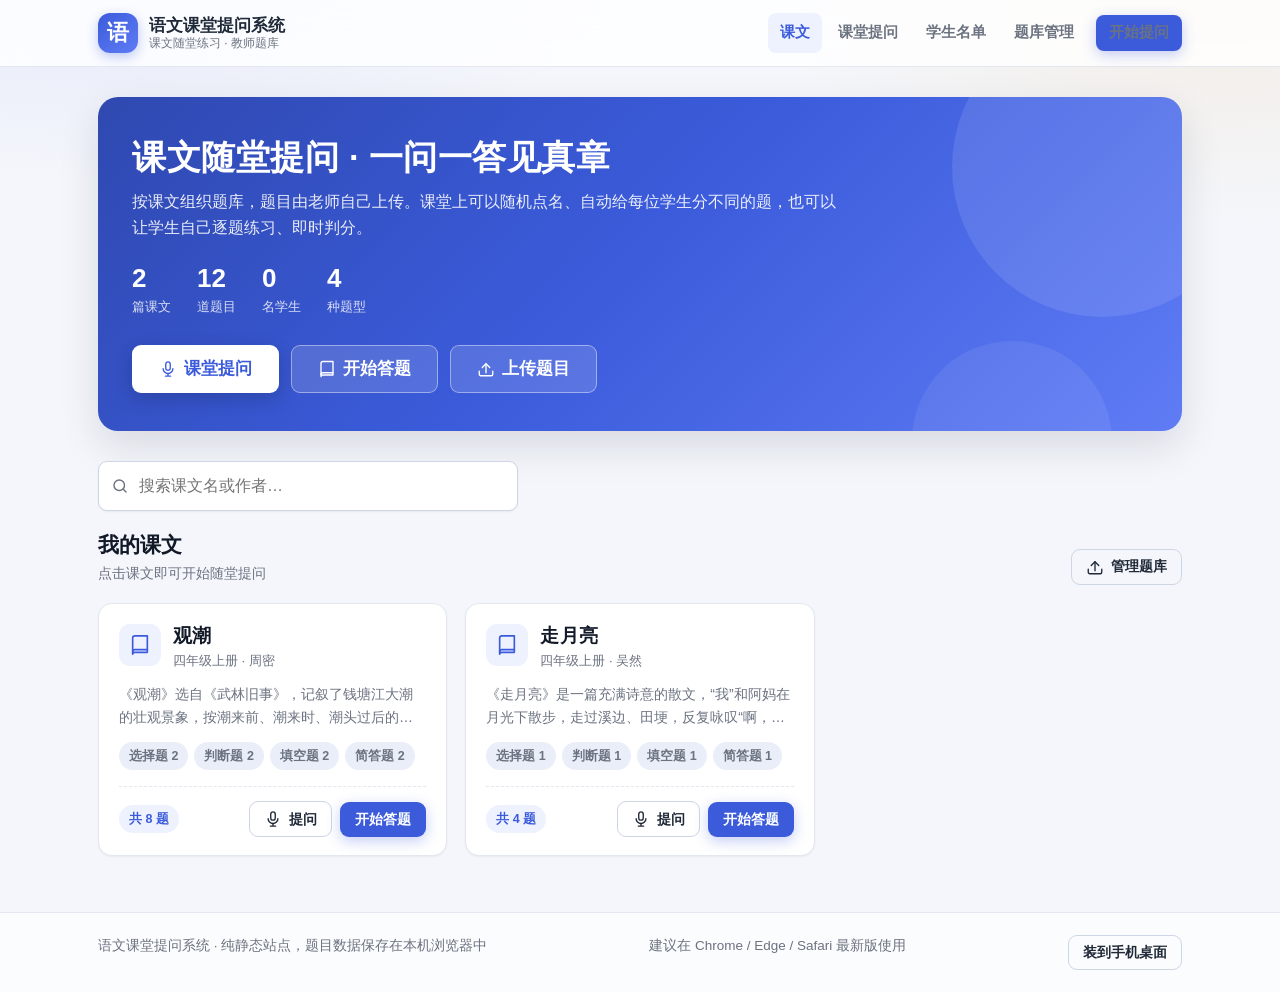
==== commit d1f76254: "支持「装到手机桌面」：PWA 离线可用 + 应用图标 + 安装引导 - manifest.webmanifest：应用名称、主题色、standalone 全屏、192/512/maskable 图标 " ====
--- a/index.html
+++ b/index.html
@@ -10,7 +10,14 @@
 <meta property="og:type" content="website">
 <meta property="og:title" content="语文课堂提问系统 · 课文随堂练习">
 <meta property="og:description" content="按课文组织题库，老师上传题目，课堂随时提问、随堂练习。">
+<meta name="apple-mobile-web-app-capable" content="yes">
+<meta name="mobile-web-app-capable" content="yes">
+<meta name="apple-mobile-web-app-status-bar-style" content="default">
+<meta name="apple-mobile-web-app-title" content="语文提问">
+<link rel="manifest" href="manifest.webmanifest">
+<link rel="apple-touch-icon" href="assets/icons/apple-touch-icon.png">
 <link rel="icon" href="data:image/svg+xml,<svg xmlns='http://www.w3.org/2000/svg' viewBox='0 0 100 100'><rect width='100' height='100' rx='22' fill='%233b5bdb'/><text y='72' x='50' text-anchor='middle' font-size='58' fill='%23fff' font-family='serif'>语</text></svg>">
+<link rel="icon" type="image/png" sizes="32x32" href="assets/icons/favicon-32.png">
 <link rel="stylesheet" href="assets/css/style.css">
 </head>
 <body>
@@ -99,6 +106,7 @@
   <div class="wrap footer-inner">
     <p>语文课堂提问系统 · 纯静态站点，题目数据保存在本机浏览器中</p>
     <p class="muted">建议在 Chrome / Edge / Safari 最新版使用</p>
+    <button class="btn btn-ghost btn-sm" id="btnInstall" type="button">装到手机桌面</button>
   </div>
 </footer>
 
--- a/assets/css/style.css
+++ b/assets/css/style.css
@@ -100,6 +100,25 @@
 .storage-warning b { color: #6b3f00; }
 @media (max-width: 520px) {
   .storage-warning { padding: 10px 14px; font-size: 13px; }
+}
+
+/* ------------------------------- 装到桌面提示条 ------------------------------- */
+.install-tip {
+  display: flex; align-items: center; gap: 10px; flex-wrap: wrap;
+  padding: 11px 18px;
+  background: var(--primary-soft);
+  border-bottom: 1px solid #cdd6f5;
+  color: var(--primary-dark); font-size: 13.5px; line-height: 1.6;
+}
+.install-tip strong { flex: none; }
+.install-tip span { flex: 1 1 160px; color: #5468b8; }
+.install-tip-close {
+  border: none; background: none; padding: 2px 6px;
+  color: #5468b8; font-size: 15px; line-height: 1.2; border-radius: 6px;
+}
+.install-tip-close:hover { background: rgba(59, 91, 219, .12); color: var(--primary-dark); }
+@media (max-width: 520px) {
+  .install-tip { padding: 10px 14px; font-size: 13px; }
 }
 
 /* ------------------------------- 头部导航 ------------------------------- */
@@ -897,7 +916,7 @@
 
 @media print {
   .site-header, .site-footer, .quiz-nav, .quiz-actions, .toolbar, .toast, .progress-wrap,
-  .ask-mark, .ask-student-map, .btn-row { display: none !important; }
+  .ask-mark, .ask-student-map, .btn-row, .install-tip, .storage-warning { display: none !important; }
   body { background: #fff; }
   .card, .q-card { box-shadow: none; border-color: #999; }
 }
